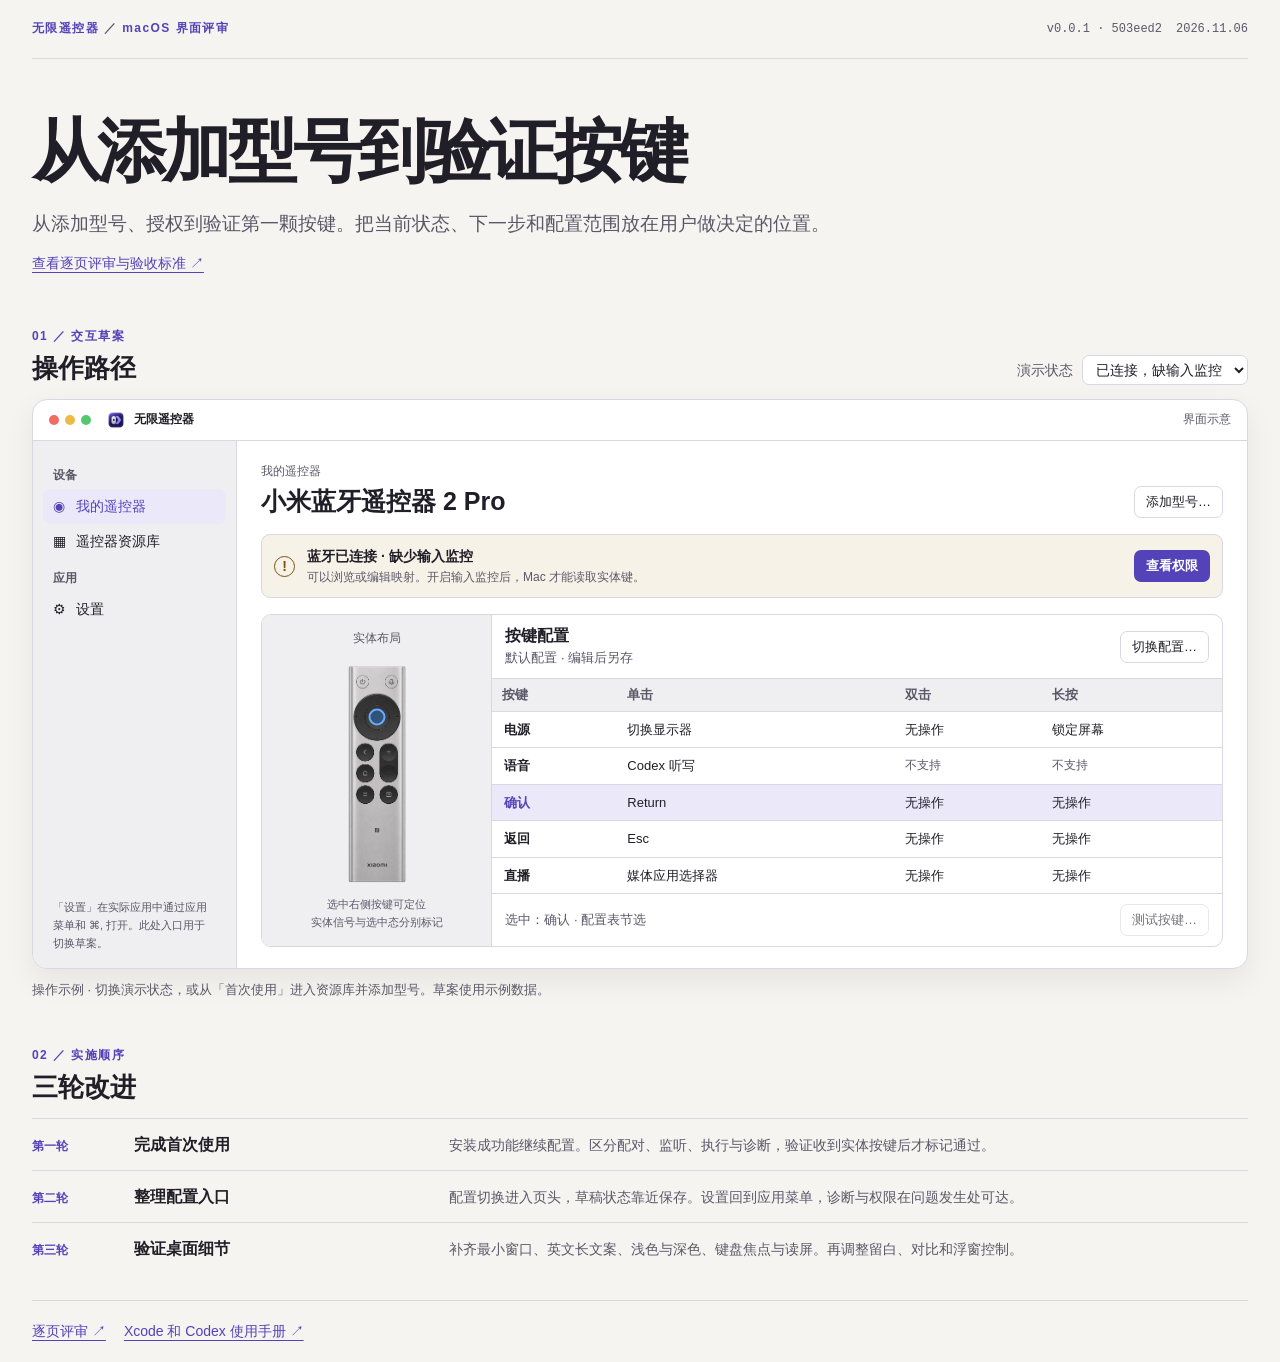
==== designs/macos-ui-review/index.html @ 013f61c3 "Refine the remote workspace, resource library, and media settings" ====
<!doctype html>
<html lang="zh-Hans">
<head>
<meta charset="utf-8">
<meta name="viewport" content="width=device-width, initial-scale=1">
<meta name="color-scheme" content="light dark">
<title>无限遥控器 · macOS 界面评审</title>
<link rel="stylesheet" href="review.css">
<script src="review.js" defer></script>
</head>
<body>
<main>
  <header class="masthead">
    <span class="eyebrow">无限遥控器 <span>／</span> macOS 界面评审</span>
    <p class="metadata"><span>v0.0.1 · 503eed2</span><span>2026.11.06</span></p>
  </header>
  <section class="intro">
    <h1>从添加型号到验证按键</h1>
    <p>从添加型号、授权到验证第一颗按键。把当前状态、下一步和配置范围放在用户做决定的位置。</p>
    <a href="review.md">查看逐页评审与验收标准 ↗</a>
  </section>

  <section class="demo" aria-labelledby="demo-title">
    <div class="demo-head">
      <div><span class="eyebrow">01 ／ 交互草案</span><h2 id="demo-title">操作路径</h2></div>
      <div class="demo-controls">
        <label for="scenario">演示状态</label>
        <select id="scenario">
          <option value="empty">首次使用</option>
          <option value="unpaired">已添加，待配对</option>
          <option value="blocked" selected>已连接，缺输入监控</option>
          <option value="ready">已收到按键信号</option>
          <option value="diagnosing">诊断进行中</option>
        </select>
      </div>
    </div>
    <div class="window">
      <div class="titlebar">
        <span class="traffic" aria-hidden="true"><i></i><i></i><i></i></span>
        <img src="assets/infinite-remote.png" width="18" height="18" alt="">
        <strong>无限遥控器</strong>
        <span class="window-tag">界面示意</span>
      </div>
      <div class="window-body">
        <nav class="sidebar" aria-label="应用页面">
          <p>设备</p>
          <button type="button" data-page="device" aria-current="page"><span class="nav-symbol" aria-hidden="true">◉</span> 我的遥控器</button>
          <button type="button" data-page="library"><span class="nav-symbol" aria-hidden="true">▦</span> 遥控器资源库</button>
          <p>应用</p>
          <button type="button" data-page="settings"><span class="nav-symbol" aria-hidden="true">⚙</span> 设置</button>
          <div class="sidebar-note">「设置」在实际应用中通过应用菜单和 ⌘, 打开。此处入口用于切换草案。</div>
        </nav>
        <div class="stage">
          <section data-view="device">
            <div class="page-top"><div><span class="section-label">我的遥控器</span><h3 id="device-title">小米蓝牙遥控器 2 Pro</h3></div><button class="secondary" id="add-model" data-page="library" type="button">添加型号…</button></div>
            <div id="setup-guide" hidden>
              <div class="inset"><p class="section-label">首次使用</p><h4>设置你的第一支遥控器</h4><p class="muted">每次打开工作台，都可以继续未完成的步骤。</p>
                <ol class="steps">
                  <li><span><strong>添加型号</strong><small>从资源库选择与实体遥控器一致的型号。</small></span><button class="primary" type="button" data-page="library">浏览资源库</button></li>
                  <li><span><strong>读取按键</strong><small>添加型号后，前往蓝牙配对并开启输入监控。</small></span></li>
                  <li><span><strong>验证信号</strong><small>按下并松开任意键，确认 Mac 已收到信号。</small></span></li>
                </ol>
              </div>
            </div>
            <div id="device-workbench">
              <div class="status-row" aria-live="polite">
                <span id="status-icon" class="status-icon" aria-hidden="true">!</span>
                <span><strong id="status-title">蓝牙已连接 · 缺少输入监控</strong><small id="status-description">可以浏览或编辑映射。开启输入监控后，Mac 才能读取实体键。</small></span>
                <button type="button" id="status-action" class="primary">查看权限</button>
              </div>
              <div class="workbench">
                <div class="device-stage">
                  <span class="section-label">实体布局</span>
                  <div class="remote-photo">
                    <img src="assets/xiaomi-2-pro.png" alt="小米蓝牙遥控器 2 Pro 正面">
                    <span id="remote-selection" aria-hidden="true"></span>
                  </div>
                  <small>选中右侧按键可定位<br>实体信号与选中态分别标记</small>
                </div>
                <div class="mapping">
                  <div class="mapping-head"><div><h4>按键配置</h4><p class="muted">默认配置 · 编辑后另存</p></div><button type="button" class="secondary" id="profiles-button">切换配置…</button></div>
                  <div class="table-scroll">
                    <table aria-label="按键配置节选">
                      <thead><tr><th scope="col">按键</th><th scope="col">单击</th><th scope="col">双击</th><th scope="col">长按</th></tr></thead>
                      <tbody>
                        <tr><th scope="row"><button type="button" data-key="电源" aria-pressed="false">电源</button></th><td>切换显示器</td><td>无操作</td><td>锁定屏幕</td></tr>
                        <tr><th scope="row"><button type="button" data-key="语音" aria-pressed="false">语音</button></th><td>Codex 听写</td><td class="unsupported">不支持</td><td class="unsupported">不支持</td></tr>
                        <tr class="selected"><th scope="row"><button type="button" data-key="确认" aria-pressed="true">确认</button></th><td>Return</td><td>无操作</td><td>无操作</td></tr>
                        <tr><th scope="row"><button type="button" data-key="返回" aria-pressed="false">返回</button></th><td>Esc</td><td>无操作</td><td>无操作</td></tr>
                        <tr><th scope="row"><button type="button" data-key="直播" aria-pressed="false">直播</button></th><td>媒体应用选择器</td><td>无操作</td><td>无操作</td></tr>
                      </tbody>
                    </table>
                  </div>
                  <div class="mapping-foot"><span class="muted" id="selection" aria-live="polite">选中：确认 · 配置表节选</span><button class="secondary" type="button" id="diagnose">测试按键…</button></div>
                </div>
              </div>
            </div>
          </section>
          <section data-view="library" hidden>
            <div class="page-top"><div><span class="section-label">发现型号</span><h3>遥控器资源库</h3></div><button type="button" class="secondary" data-page="settings" data-pane="sources">管理订阅源…</button></div>
            <div class="library-filter"><label class="sr-only" for="query">搜索型号或品牌</label><input id="query" type="search" placeholder="搜索型号或品牌"></div>
            <div class="install-note" id="install-note" hidden><strong>型号已添加</strong><button class="primary" data-page="device" type="button">打开工作台</button></div>
            <div class="catalog" id="catalog">
              <article class="resource-card">
                <div class="catalog-photo"><img src="assets/xiaomi-2-pro.png" alt=""></div>
                <small>小米</small>
                <strong>小米蓝牙遥控器 2 Pro</strong>
                <code>0.0.1</code>
                <p>已适配的蓝牙遥控器，可用于应用切换、媒体选择和常用 Mac 操作。</p>
                <small class="source">无限遥控器资源库</small>
                <div><button type="button" class="primary" id="install">添加遥控器</button> <button type="button" class="secondary" id="choose" hidden>选择</button></div>
              </article>
              <aside class="inset library-hint"><h4>按实际型号添加</h4><p class="muted">通过机身外观与完整型号名称确认。安装后可直接进入工作台继续配对和测试。</p><p class="fineprint">保留现有型号卡片。安装反馈和后续入口由资源库页面提供。</p></aside>
            </div>
            <div class="inset" id="no-results" hidden><h4>没有匹配的遥控器</h4><p class="muted">清除搜索，查看当前订阅源中的全部型号。</p><button type="button" id="clear-search" class="secondary">清除搜索</button></div>
          </section>
          <section data-view="settings" hidden>
            <div class="page-top"><div><span class="section-label">应用设置</span><h3>设置</h3></div></div>
            <div class="pane-switch" role="group" aria-label="设置分类">
              <button class="secondary" type="button" aria-pressed="true" data-settings="permissions">权限</button>
              <button class="secondary" type="button" aria-pressed="false" data-settings="sources">订阅源</button>
              <button class="secondary" type="button" aria-pressed="false" data-settings="media">多媒体</button>
            </div>
            <div class="inset" data-settings-view="permissions">
              <h4>权限</h4><ul class="form-rows">
                <li><span><strong>输入监控</strong><small>读取你所选遥控器的实体按键。</small></span><span id="permission-state" class="muted">尚未授权</span></li>
                <li><span><strong>辅助功能</strong><small>用于模拟快捷键及操作其他应用。</small></span><span class="muted">按需启用</span></li>
              </ul>
              <button type="button" class="secondary" data-page="device">返回设备工作台</button>
            </div>
            <div class="inset" data-settings-view="sources" hidden>
              <h4>订阅源</h4><ul class="form-rows"><li><span><strong>无限遥控器资源库</strong><small>管理目录 URL、刷新状态和缓存来源。</small></span><span class="muted">默认</span></li></ul>
              <p class="muted">移除订阅源时，已安装的遥控器仍可使用。</p>
            </div>
            <div class="inset" data-settings-view="media" hidden>
              <h4>多媒体</h4><ul class="form-rows"><li><span><strong>媒体应用选择器</strong><small>选择要展示的应用，最多 9 个。</small></span><span class="muted">配置与预览</span></li></ul>
              <p class="muted">在预览中可看到应用排列和初始焦点。预览不写入配置，也不启动媒体应用。</p>
            </div>
          </section>
        </div>
      </div>
    </div>
    <p class="caption">操作示例 · 切换演示状态，或从「首次使用」进入资源库并添加型号。草案使用示例数据。</p>
  </section>

  <section class="priorities" aria-labelledby="priority-title">
    <span class="eyebrow">02 ／ 实施顺序</span>
    <h2 id="priority-title">三轮改进</h2>
    <div class="priority"><span>第一轮</span><h3>完成首次使用</h3><p>安装成功能继续配置。区分配对、监听、执行与诊断，验证收到实体按键后才标记通过。</p></div>
    <div class="priority"><span>第二轮</span><h3>整理配置入口</h3><p>配置切换进入页头，草稿状态靠近保存。设置回到应用菜单，诊断与权限在问题发生处可达。</p></div>
    <div class="priority"><span>第三轮</span><h3>验证桌面细节</h3><p>补齐最小窗口、英文长文案、浅色与深色、键盘焦点与读屏。再调整留白、对比和浮窗控制。</p></div>
  </section>
  <footer><a href="review.md">逐页评审 ↗</a><a href="xcode-codex.md">Xcode 和 Codex 使用手册 ↗</a></footer>
</main>
<dialog id="profiles"><h3>切换配置</h3><p>默认配置 · 当前使用</p><p class="muted">编辑映射后可另存为自定义配置。</p><form method="dialog"><button class="secondary">关闭</button></form></dialog>
</body>
</html>
---- designs/macos-ui-review/review.css ----
:root {
  color-scheme: light dark;
  --base: #f5f4f1; --panel: #fff; --side: #efeff2; --ink: #201f27; --muted: #5a5867;
  --border: #d9d7df; --accent: #5342b8; --accent-hover: #44349e; --select: #ebe8fa;
  --status: #f7f2e8; --good: #e7f4eb; --warn: #785212; --green: #23633d;
  font-family: -apple-system, BlinkMacSystemFont, "PingFang SC", "Noto Sans SC", sans-serif;
}
@media (prefers-color-scheme: dark) {
  :root {
    --base: #18171c; --panel: #25242b; --side: #212027; --ink: #f4f2fb; --muted: #bdb9ca;
    --border: #494650; --accent: #c7bcff; --accent-hover: #dfd7ff; --select: #3f365b;
    --status: #3a3023; --good: #24372a; --warn: #f4c87e; --green: #a0e1b7;
  }
}
* { box-sizing: border-box; }
[hidden] { display: none !important; }
body { margin: 0; background: var(--base); color: var(--ink); font-size: 14px; line-height: 1.65; }
main { width: min(1232px, calc(100% - 64px)); margin: auto; }
h1, h2, h3, h4, p { margin: 0; }
a { color: var(--accent); text-underline-offset: 4px; }
button, input, select { font: inherit; }
button { cursor: pointer; color: inherit; }
button:disabled { cursor: default; opacity: .62; }
:focus-visible { outline: 2px solid var(--accent); outline-offset: 2px; }
.masthead, footer { display: flex; justify-content: space-between; align-items: center; gap: 12px; padding: 19px 0; border-bottom: 1px solid var(--border); }
.eyebrow { color: var(--accent); font-size: 12px; font-weight: 700; letter-spacing: .12em; }
.eyebrow span { color: var(--muted); }
.metadata { display: flex; gap: 14px; color: var(--muted); font: 12px ui-monospace, monospace; }
.intro { padding: 53px 0 48px; }
.intro h1 { font-size: clamp(35px, 5.5vw, 69px); line-height: 1.15; letter-spacing: -.055em; font-weight: 770; }
.intro p { font-size: clamp(15px, 2vw, 19px); color: var(--muted); max-width: 49em; margin: 17px 0 13px; }
.demo-head { display: flex; justify-content: space-between; align-items: end; gap: 12px; margin-bottom: 14px; }
h2 { font-size: 26px; line-height: 1.3; margin-top: 5px; }
.demo-controls { display: flex; gap: 9px; align-items: center; color: var(--muted); }
select, input { border-radius: 7px; border: 1px solid var(--border); padding: 5px 9px; background: var(--panel); color: var(--ink); }
.window { background: var(--panel); border: 1px solid var(--border); border-radius: 15px; overflow: hidden; box-shadow: 0 12px 30px #0001; }
.titlebar { display: flex; gap: 9px; align-items: center; padding: 10px 16px; border-bottom: 1px solid var(--border); font-size: 12px; }
.traffic { display: flex; gap: 6px; margin-right: 7px; }
.traffic i { width: 10px; height: 10px; border-radius: 50%; background: #f16c62; }
.traffic i:nth-child(2) { background: #efb947; }
.traffic i:nth-child(3) { background: #55c86f; }
.window-tag { margin-left: auto; color: var(--muted); }
.window-body { display: grid; grid-template-columns: 204px minmax(0, 1fr); min-height: 520px; }
.sidebar { display: flex; flex-direction: column; padding: 15px 10px; background: var(--side); border-right: 1px solid var(--border); }
.sidebar p { color: var(--muted); font-weight: 650; font-size: 12px; margin: 10px 10px 3px; }
.sidebar button { border: 0; background: transparent; border-radius: 7px; padding: 6px 10px; text-align: left; }
.sidebar button:hover, .sidebar [aria-current="page"] { background: var(--select); color: var(--accent); }
.nav-symbol { display: inline-block; width: 19px; }
.sidebar-note { margin: auto 10px 0; padding-top: 25px; color: var(--muted); font-size: 11px; }
.stage { padding: 21px 24px; min-width: 0; }
.page-top { display: flex; align-items: end; justify-content: space-between; gap: 12px; margin-bottom: 16px; }
.section-label, small { display: block; color: var(--muted); font-size: 12px; }
.page-top h3 { font-size: 25px; line-height: 1.3; margin-top: 3px; }
h4 { font-size: 16px; line-height: 1.35; }
.primary, .secondary { border: 1px solid var(--border); border-radius: 7px; background: var(--panel); padding: 4px 11px; white-space: nowrap; font-size: 13px; }
.primary { background: var(--accent); border-color: transparent; color: var(--panel); font-weight: 650; }
.primary:hover:not(:disabled) { background: var(--accent-hover); }
.secondary:hover, .secondary[aria-pressed="true"] { background: var(--select); color: var(--accent); }
.status-row { display: flex; align-items: center; gap: 12px; border: 1px solid var(--border); border-radius: 9px; padding: 10px 12px; background: var(--status); }
.status-row[data-tone="ready"] { background: var(--good); }
.status-row[data-tone="ready"] .status-icon { color: var(--green); }
.status-icon { border: 1px solid currentColor; color: var(--warn); border-radius: 50%; width: 21px; height: 21px; line-height: 19px; text-align: center; flex: 0 0 auto; font-weight: 700; }
.status-row button, .install-note button { margin-left: auto; }
.workbench { margin-top: 16px; display: grid; grid-template-columns: minmax(125px, 24%) minmax(0, 1fr); border: 1px solid var(--border); border-radius: 10px; overflow: hidden; }
.device-stage { display: grid; justify-items: center; align-content: center; gap: 6px; text-align: center; padding: 12px 6px; background: var(--side); border-right: 1px solid var(--border); }
.remote-photo { position: relative; }
.remote-photo img { display: block; height: 234px; width: auto; }
#remote-selection { position: absolute; left: 50%; top: 26.6%; width: 17px; height: 17px; transform: translate(-50%, -50%); border-radius: 50%; border: 2px solid #65acff; background: #2278cf65; }
.device-stage small { font-size: 11px; }
.mapping { min-width: 0; }
.mapping-head, .mapping-foot { padding: 10px 13px; display: flex; justify-content: space-between; align-items: center; gap: 6px; }
.mapping-foot { border-top: 1px solid var(--border); }
.muted, .fineprint, .caption { color: var(--muted); font-size: 13px; }
.fineprint { border-top: 1px solid var(--border); padding-top: 9px; margin-top: 13px; }
.table-scroll { overflow-x: auto; }
table { width: 100%; border-collapse: collapse; white-space: nowrap; font-size: 13px; }
th, td { border-top: 1px solid var(--border); text-align: left; padding: 5px 10px; }
thead { color: var(--muted); background: var(--side); }
tbody button { border: 0; border-radius: 4px; background: transparent; padding: 2px; font-weight: 650; }
tbody button:hover { text-decoration: underline; }
tr.selected { background: var(--select); }
tr.selected button { color: var(--accent); }
.unsupported { color: var(--muted); font-size: 12px; }
.inset { padding: 15px; border: 1px solid var(--border); background: var(--side); border-radius: 9px; }
.steps, .form-rows { padding: 0; margin: 12px 0; list-style: none; }
.steps { counter-reset: steps; }
.steps li, .form-rows li { display: flex; gap: 12px; align-items: center; border-top: 1px solid var(--border); padding: 12px 0; }
.steps li::before { counter-increment: steps; content: counter(steps); font: 650 12px ui-monospace, monospace; color: var(--accent); background: var(--select); display: grid; place-items: center; border-radius: 50%; width: 25px; height: 25px; flex: 0 0 auto; }
.steps button, .form-rows li > span:last-child:not(:first-child) { margin-left: auto; }
.library-filter input { width: min(100%, 400px); }
.catalog { display: grid; grid-template-columns: minmax(245px, 280px) minmax(0, 1fr); gap: 18px; align-items: start; margin-top: 16px; }
.resource-card { display: grid; gap: 12px; border-radius: 12px; border: 1px solid var(--border); padding: 16px; background: var(--panel); line-height: 1.35; }
.catalog-photo { display: grid; place-items: center; height: 156px; }
.catalog-photo img { height: 128px; max-width: 100%; object-fit: contain; }
.resource-card code, .resource-card p { color: var(--muted); }
.library-hint { margin-top: 2px; }
.install-note { margin-top: 12px; padding: 9px 11px; border-radius: 7px; background: var(--good); display: flex; align-items: center; gap: 10px; }
#no-results { margin-top: 16px; }
#clear-search { margin-top: 8px; }
.pane-switch { display: flex; gap: 6px; margin-bottom: 12px; }
.caption { margin-top: 10px; }
.priorities { margin: 43px 0 26px; }
.priorities h2 { margin-bottom: 13px; }
.priority { display: grid; grid-template-columns: 90px minmax(0, .55fr) minmax(0, 1.45fr); gap: 12px; align-items: baseline; border-top: 1px solid var(--border); padding: 12px 0; }
.priority span { color: var(--accent); font-size: 12px; font-weight: 650; }
.priority p { color: var(--muted); }
footer { border-top: 1px solid var(--border); border-bottom: 0; justify-content: start; gap: 18px; }
dialog { max-width: calc(100vw - 32px); border: 1px solid var(--border); border-radius: 12px; background: var(--panel); color: var(--ink); padding: 18px 22px; }
dialog::backdrop { background: #0005; }
dialog form { margin-top: 12px; text-align: right; }
.sr-only { position: absolute; width: 1px; height: 1px; padding: 0; margin: -1px; overflow: hidden; clip-path: inset(50%); white-space: nowrap; }
@media (max-width: 880px) {
  main { width: calc(100% - 36px); }
  .window-body { grid-template-columns: 154px minmax(0, 1fr); }
  .stage { padding: 15px; }
  .workbench { grid-template-columns: 1fr; }
  .device-stage { display: none; }
}
@media (max-width: 620px) {
  main { width: calc(100% - 24px); }
  .masthead, .demo-head { align-items: start; flex-direction: column; }
  .window-body { grid-template-columns: minmax(0, 1fr); }
  .sidebar { flex-direction: row; flex-wrap: wrap; gap: 5px; border-right: 0; border-bottom: 1px solid var(--border); padding: 7px; }
  .sidebar p, .sidebar-note, .nav-symbol { display: none; }
  .sidebar button { font-size: 12px; padding: 5px 7px; }
  .status-row { flex-wrap: wrap; }
  .status-row > span:nth-child(2) { flex: 1 1 75%; }
  .page-top { align-items: start; flex-direction: column; }
  .page-top h3 { font-size: 22px; }
  .catalog { grid-template-columns: minmax(0, 1fr); }
  .priority { grid-template-columns: 55px minmax(0, 1fr); }
  .priority p { grid-column: 2; }
}
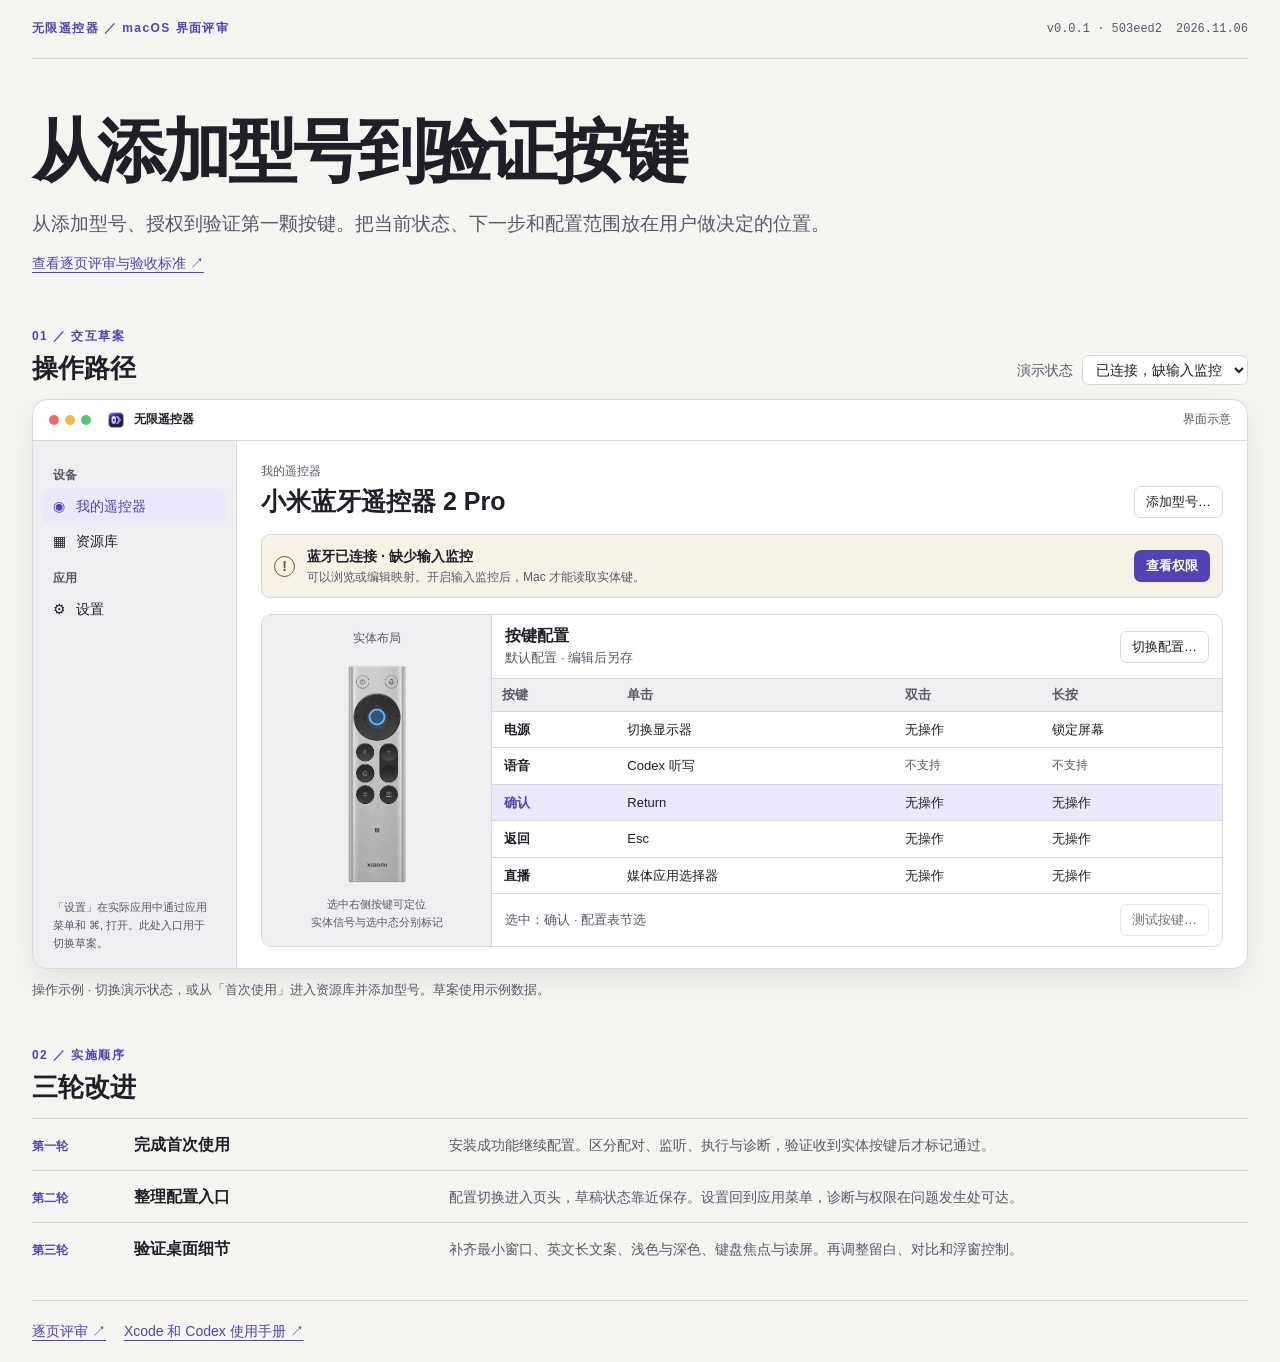
==== commit 549a7d97: "Release Infinite Remote v0.0.2" ====
--- a/designs/macos-ui-review/index.html
+++ b/designs/macos-ui-review/index.html
@@ -45,7 +45,7 @@
         <nav class="sidebar" aria-label="应用页面">
           <p>设备</p>
           <button type="button" data-page="device" aria-current="page"><span class="nav-symbol" aria-hidden="true">◉</span> 我的遥控器</button>
-          <button type="button" data-page="library"><span class="nav-symbol" aria-hidden="true">▦</span> 遥控器资源库</button>
+          <button type="button" data-page="library"><span class="nav-symbol" aria-hidden="true">▦</span> 资源库</button>
           <p>应用</p>
           <button type="button" data-page="settings"><span class="nav-symbol" aria-hidden="true">⚙</span> 设置</button>
           <div class="sidebar-note">「设置」在实际应用中通过应用菜单和 ⌘, 打开。此处入口用于切换草案。</div>
@@ -97,7 +97,7 @@
             </div>
           </section>
           <section data-view="library" hidden>
-            <div class="page-top"><div><span class="section-label">发现型号</span><h3>遥控器资源库</h3></div><button type="button" class="secondary" data-page="settings" data-pane="sources">管理订阅源…</button></div>
+            <div class="page-top"><div><span class="section-label">发现型号</span><h3>资源库</h3></div><button type="button" class="secondary" data-page="settings" data-pane="sources">管理订阅源…</button></div>
             <div class="library-filter"><label class="sr-only" for="query">搜索型号或品牌</label><input id="query" type="search" placeholder="搜索型号或品牌"></div>
             <div class="install-note" id="install-note" hidden><strong>型号已添加</strong><button class="primary" data-page="device" type="button">打开工作台</button></div>
             <div class="catalog" id="catalog">
@@ -107,7 +107,7 @@
                 <strong>小米蓝牙遥控器 2 Pro</strong>
                 <code>0.0.1</code>
                 <p>已适配的蓝牙遥控器，可用于应用切换、媒体选择和常用 Mac 操作。</p>
-                <small class="source">无限遥控器资源库</small>
+                <small class="source">官方资源库</small>
                 <div><button type="button" class="primary" id="install">添加遥控器</button> <button type="button" class="secondary" id="choose" hidden>选择</button></div>
               </article>
               <aside class="inset library-hint"><h4>按实际型号添加</h4><p class="muted">通过机身外观与完整型号名称确认。安装后可直接进入工作台继续配对和测试。</p><p class="fineprint">保留现有型号卡片。安装反馈和后续入口由资源库页面提供。</p></aside>
@@ -129,7 +129,7 @@
               <button type="button" class="secondary" data-page="device">返回设备工作台</button>
             </div>
             <div class="inset" data-settings-view="sources" hidden>
-              <h4>订阅源</h4><ul class="form-rows"><li><span><strong>无限遥控器资源库</strong><small>管理目录 URL、刷新状态和缓存来源。</small></span><span class="muted">默认</span></li></ul>
+              <h4>订阅源</h4><ul class="form-rows"><li><span><strong>官方资源库</strong><small>管理目录 URL、刷新状态和缓存来源。</small></span><span class="muted">默认</span></li></ul>
               <p class="muted">移除订阅源时，已安装的遥控器仍可使用。</p>
             </div>
             <div class="inset" data-settings-view="media" hidden>
